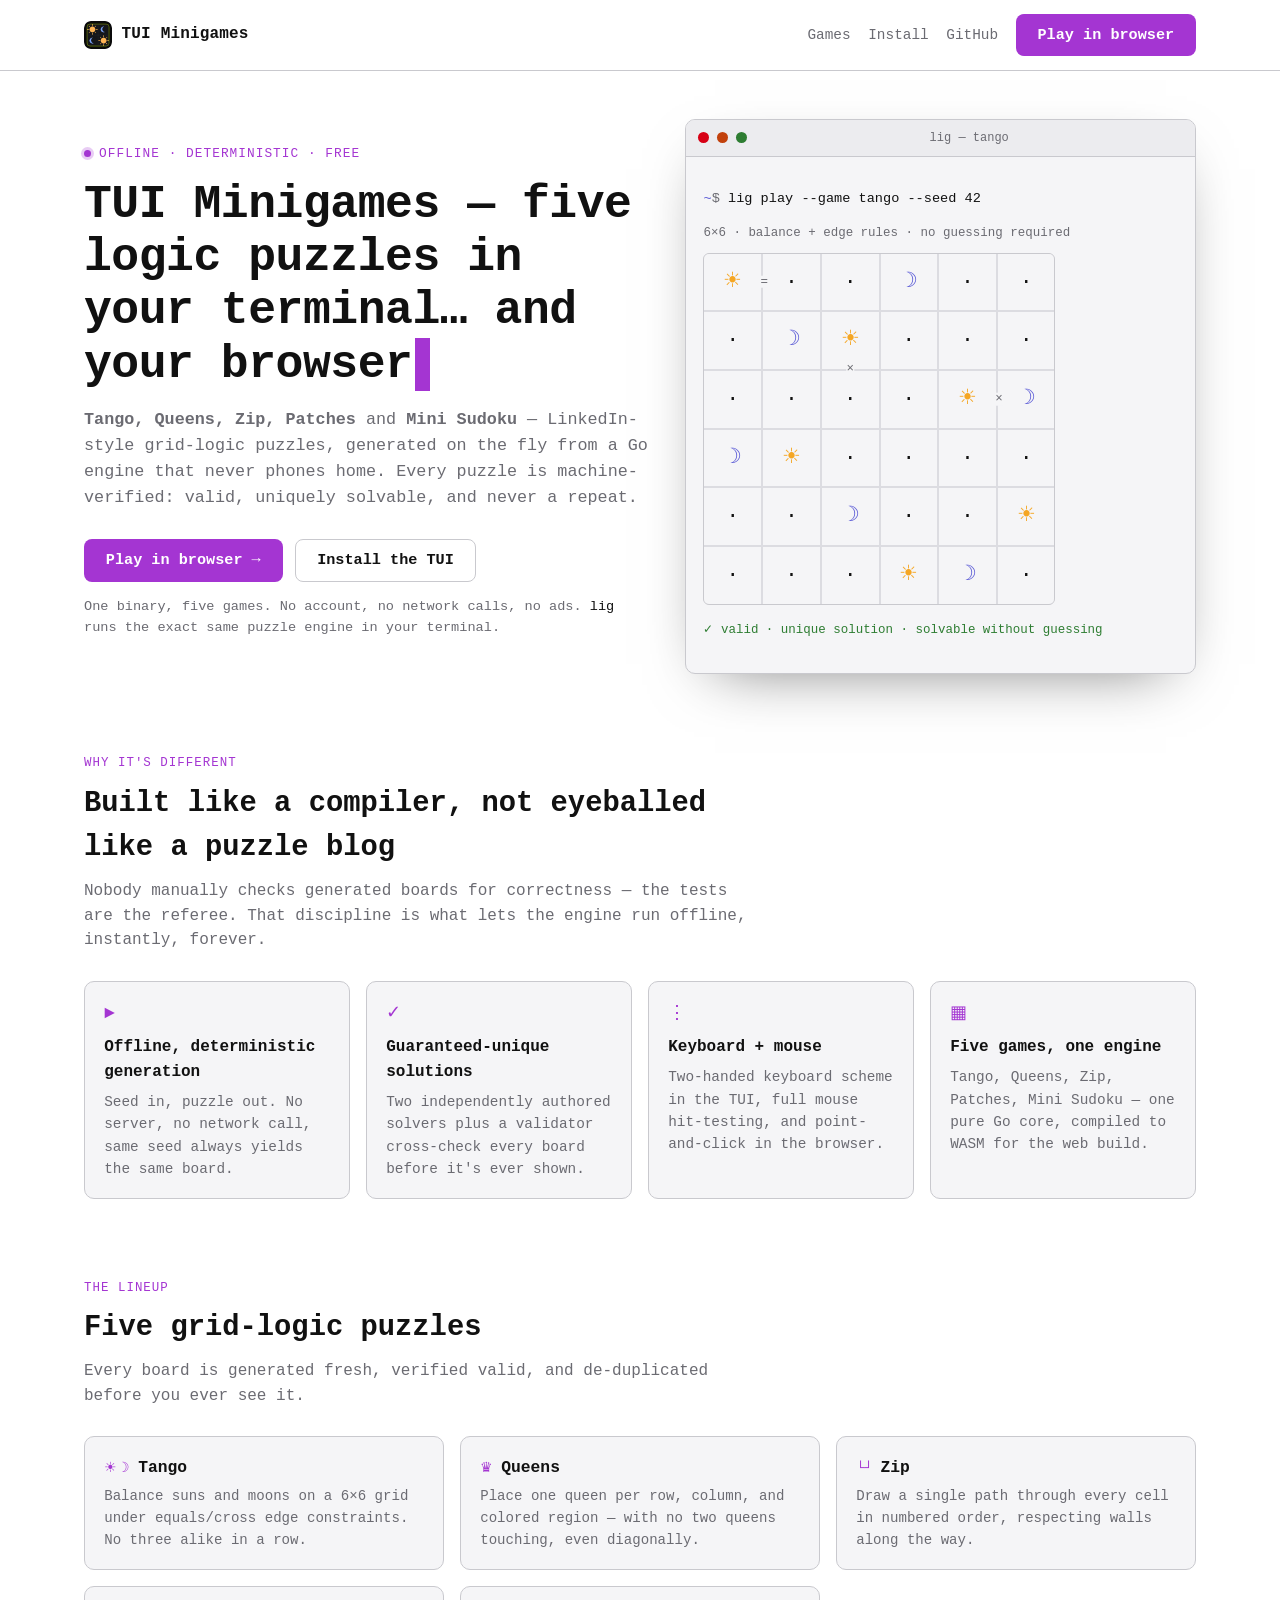
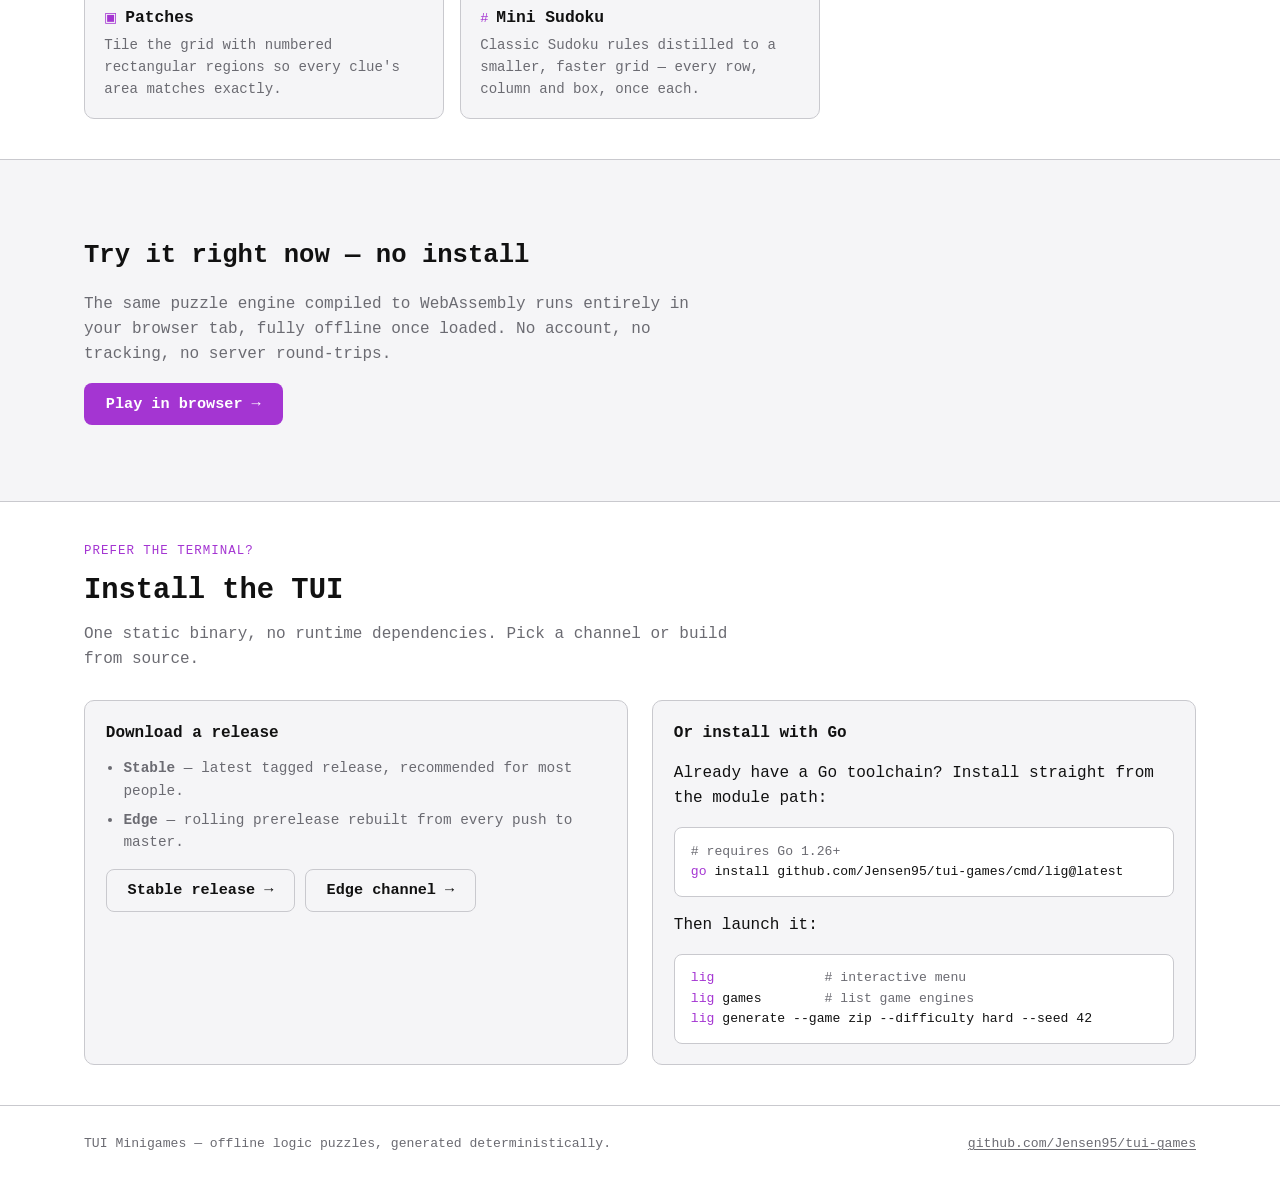
==== web/index.html @ c9359301 "feat(web): TUI Minigames PWA — play in the browser via wasm The pure Go engine compiles to js/wasm u" ====
<!doctype html>
<html lang="en">
<head>
  <meta charset="utf-8" />
  <meta name="viewport" content="width=device-width, initial-scale=1" />
  <title>TUI Minigames — five logic puzzles in your terminal</title>
  <meta
    name="description"
    content="Tango, Queens, Zip, Patches and Mini Sudoku — five LinkedIn-style logic puzzles, generated offline and deterministically, guaranteed uniquely solvable. Play in your terminal or right here in the browser."
  />
  <meta name="theme-color" content="#0a0a0b" />
  <link rel="manifest" href="./manifest.webmanifest" />
  <link rel="icon" href="./favicon.svg" type="image/svg+xml" />
  <link rel="apple-touch-icon" href="./icons/icon-192.png" />
  <link rel="stylesheet" href="./css/style.css" />

  <meta property="og:title" content="TUI Minigames" />
  <meta
    property="og:description"
    content="Five logic puzzles — Tango, Queens, Zip, Patches, Mini Sudoku — in your terminal and your browser."
  />
  <meta property="og:type" content="website" />
</head>
<body>
  <a class="skip-link" href="#main">Skip to content</a>

  <header class="site-header">
    <div class="wrap">
      <a class="brand" href="./index.html">
        <img class="brand-mark" src="./icons/icon-192.png" alt="" width="28" height="28" />
        TUI Minigames
      </a>
      <nav class="site-nav" aria-label="Primary">
        <a href="#games">Games</a>
        <a href="#install">Install</a>
        <a href="https://github.com/Jensen95/tui-games">GitHub</a>
        <a class="btn btn-primary" href="./play.html">Play in browser</a>
      </nav>
    </div>
  </header>

  <main id="main">
    <section class="hero">
      <div class="wrap">
        <div>
          <p class="eyebrow">Offline &middot; deterministic &middot; free</p>
          <h1>
            TUI Minigames &mdash; five logic puzzles in your
            terminal&hellip; and your browser<span class="cursor" aria-hidden="true">&nbsp;</span>
          </h1>
          <p class="lede">
            <strong>Tango, Queens, Zip, Patches</strong> and <strong>Mini Sudoku</strong> &mdash;
            LinkedIn-style grid-logic puzzles, generated on the fly from a Go engine that never
            phones home. Every puzzle is machine-verified: valid, uniquely solvable, and never a
            repeat.
          </p>
          <div class="hero-ctas">
            <a class="btn btn-primary" href="./play.html">Play in browser &rarr;</a>
            <a class="btn btn-ghost" href="#install">Install the TUI</a>
          </div>
          <p class="hero-meta">
            One binary, five games. No account, no network calls, no ads.
            <code>lig</code> runs the exact same puzzle engine in your terminal.
          </p>
        </div>

        <div class="terminal" aria-hidden="true">
          <div class="terminal-bar">
            <span class="terminal-dot"></span>
            <span class="terminal-dot"></span>
            <span class="terminal-dot"></span>
            <span class="terminal-title">lig &mdash; tango</span>
          </div>
          <div class="terminal-body">
            <p class="prompt"><span class="path">~</span>$ <span class="cmd">lig play --game tango --seed 42</span></p>
            <p class="board-caption">6&times;6 &middot; balance + edge rules &middot; no guessing required</p>
            <div class="tango-board" role="img" aria-label="Sample Tango puzzle grid mixing sun and moon symbols with a few equals and cross edge constraints">
              <div class="cell sun">&#9728;<span class="edge right">=</span></div>
              <div class="cell">&middot;</div>
              <div class="cell">&middot;</div>
              <div class="cell moon">&#9789;</div>
              <div class="cell">&middot;</div>
              <div class="cell">&middot;</div>

              <div class="cell">&middot;</div>
              <div class="cell moon">&#9789;</div>
              <div class="cell sun">&#9728;<span class="edge bottom">&times;</span></div>
              <div class="cell">&middot;</div>
              <div class="cell">&middot;</div>
              <div class="cell">&middot;</div>

              <div class="cell">&middot;</div>
              <div class="cell">&middot;</div>
              <div class="cell">&middot;</div>
              <div class="cell">&middot;</div>
              <div class="cell sun">&#9728;<span class="edge right">&times;</span></div>
              <div class="cell moon">&#9789;</div>

              <div class="cell moon">&#9789;</div>
              <div class="cell sun">&#9728;</div>
              <div class="cell">&middot;</div>
              <div class="cell">&middot;</div>
              <div class="cell">&middot;</div>
              <div class="cell">&middot;</div>

              <div class="cell">&middot;</div>
              <div class="cell">&middot;</div>
              <div class="cell moon">&#9789;</div>
              <div class="cell">&middot;</div>
              <div class="cell">&middot;</div>
              <div class="cell sun">&#9728;</div>

              <div class="cell">&middot;</div>
              <div class="cell">&middot;</div>
              <div class="cell">&middot;</div>
              <div class="cell sun">&#9728;</div>
              <div class="cell moon">&#9789;</div>
              <div class="cell">&middot;</div>
            </div>
            <p class="terminal-footer-line">&#10003; valid &middot; unique solution &middot; solvable without guessing</p>
          </div>
        </div>
      </div>
    </section>

    <section id="features">
      <div class="wrap">
        <div class="section-head">
          <span class="kicker">Why it's different</span>
          <h2>Built like a compiler, not eyeballed like a puzzle blog</h2>
          <p>
            Nobody manually checks generated boards for correctness &mdash; the tests are the
            referee. That discipline is what lets the engine run offline, instantly, forever.
          </p>
        </div>
        <div class="feature-grid">
          <article class="feature">
            <span class="glyph" aria-hidden="true">&#9658;</span>
            <h3>Offline, deterministic generation</h3>
            <p>Seed in, puzzle out. No server, no network call, same seed always yields the same board.</p>
          </article>
          <article class="feature">
            <span class="glyph" aria-hidden="true">&#10003;</span>
            <h3>Guaranteed-unique solutions</h3>
            <p>Two independently authored solvers plus a validator cross-check every board before it's ever shown.</p>
          </article>
          <article class="feature">
            <span class="glyph" aria-hidden="true">&#8942;</span>
            <h3>Keyboard + mouse</h3>
            <p>Two-handed keyboard scheme in the TUI, full mouse hit-testing, and point-and-click in the browser.</p>
          </article>
          <article class="feature">
            <span class="glyph" aria-hidden="true">&#9638;</span>
            <h3>Five games, one engine</h3>
            <p>Tango, Queens, Zip, Patches, Mini Sudoku &mdash; one pure Go core, compiled to WASM for the web build.</p>
          </article>
        </div>
      </div>
    </section>

    <section id="games">
      <div class="wrap">
        <div class="section-head">
          <span class="kicker">The lineup</span>
          <h2>Five grid-logic puzzles</h2>
          <p>Every board is generated fresh, verified valid, and de-duplicated before you ever see it.</p>
        </div>
        <div class="games-grid">
          <article class="game-card">
            <div class="name">
              <span class="glyphs" aria-hidden="true">&#9728;&#9789;</span>
              <h3>Tango</h3>
            </div>
            <p>Balance suns and moons on a 6&times;6 grid under equals/cross edge constraints. No three alike in a row.</p>
          </article>
          <article class="game-card">
            <div class="name">
              <span class="glyphs" aria-hidden="true">&#9819;</span>
              <h3>Queens</h3>
            </div>
            <p>Place one queen per row, column, and colored region &mdash; with no two queens touching, even diagonally.</p>
          </article>
          <article class="game-card">
            <div class="name">
              <span class="glyphs" aria-hidden="true">&#9492;&#9496;</span>
              <h3>Zip</h3>
            </div>
            <p>Draw a single path through every cell in numbered order, respecting walls along the way.</p>
          </article>
          <article class="game-card">
            <div class="name">
              <span class="glyphs" aria-hidden="true">&#9635;</span>
              <h3>Patches</h3>
            </div>
            <p>Tile the grid with numbered rectangular regions so every clue's area matches exactly.</p>
          </article>
          <article class="game-card">
            <div class="name">
              <span class="glyphs" aria-hidden="true">&#35;</span>
              <h3>Mini Sudoku</h3>
            </div>
            <p>Classic Sudoku rules distilled to a smaller, faster grid &mdash; every row, column and box, once each.</p>
          </article>
        </div>
      </div>
    </section>

    <section class="play-band">
      <div class="wrap">
        <h2>Try it right now &mdash; no install</h2>
        <p>
          The same puzzle engine compiled to WebAssembly runs entirely in your browser tab, fully
          offline once loaded. No account, no tracking, no server round-trips.
        </p>
        <a class="btn btn-primary" href="./play.html">Play in browser &rarr;</a>
      </div>
    </section>

    <section id="install">
      <div class="wrap">
        <div class="section-head">
          <span class="kicker">Prefer the terminal?</span>
          <h2>Install the TUI</h2>
          <p>One static binary, no runtime dependencies. Pick a channel or build from source.</p>
        </div>
        <div class="install-grid">
          <div class="install-card">
            <h3>Download a release</h3>
            <ul>
              <li><strong>Stable</strong> &mdash; latest tagged release, recommended for most people.</li>
              <li><strong>Edge</strong> &mdash; rolling prerelease rebuilt from every push to <code>master</code>.</li>
            </ul>
            <div class="release-links">
              <a class="btn btn-ghost" href="https://github.com/Jensen95/tui-games/releases/latest">Stable release &rarr;</a>
              <a class="btn btn-ghost" href="https://github.com/Jensen95/tui-games/releases/tag/edge">Edge channel &rarr;</a>
            </div>
          </div>
          <div class="install-card">
            <h3>Or install with Go</h3>
            <p>Already have a Go toolchain? Install straight from the module path:</p>
            <pre class="code"><code><span class="comment"># requires Go 1.26+</span>
<span class="accent">go</span> install github.com/Jensen95/tui-games/cmd/lig@latest</code></pre>
            <p>Then launch it:</p>
            <pre class="code"><code><span class="accent">lig</span>              <span class="comment"># interactive menu</span>
<span class="accent">lig</span> games        <span class="comment"># list game engines</span>
<span class="accent">lig</span> generate --game zip --difficulty hard --seed 42</code></pre>
          </div>
        </div>
      </div>
    </section>
  </main>

  <footer class="site-footer">
    <div class="wrap">
      <span>TUI Minigames &mdash; offline logic puzzles, generated deterministically.</span>
      <a href="https://github.com/Jensen95/tui-games">github.com/Jensen95/tui-games</a>
    </div>
  </footer>

  <script>
    // Register the service worker for offline/installable support. play.html
    // (owned by another agent) should perform the same registration on its
    // own load so the app shell is cached regardless of which page a visitor
    // lands on first — both pages point at the same ./sw.js.
    if ("serviceWorker" in navigator) {
      window.addEventListener("load", () => {
        navigator.serviceWorker.register("./sw.js").catch(() => {
          /* offline support is a progressive enhancement — ignore failures */
        });
      });
    }
  </script>
</body>
</html>
---- web/css/style.css ----
/*
  TUI Minigames — landing page styles.
  Palette sourced from docs/plan/docs/08-theme-style-guide.md (Dark/Light rows).
  Dark is the default identity (the site should feel like the TUI); light is
  supported for users whose OS/browser prefers it.
  Mobile-first: base rules target small screens, min-width queries layer up.
*/

:root {
  --bg: #0a0a0b;
  --surface: #15161a;
  --surface-2: #1b1d22;
  --grid: #2a2c33;
  --border: #33363f;
  --text: #f2f3f5;
  --dim: #9aa0ab;
  --accent: #d0ff00;
  --on-accent: #000000;
  --sun: #ffb454;
  --moon: #7aa2f7;
  --success: #4caf50;
  --warning: #ff6b35;
  --error: #ff453a;

  --font-mono: ui-monospace, "SFMono-Regular", "Cascadia Mono", "Cascadia Code",
    "JetBrains Mono", Consolas, "Liberation Mono", Menlo, Monaco, monospace;

  --radius: 10px;
  --max-w: 72rem;
  color-scheme: dark;
}

@media (prefers-color-scheme: light) {
  :root {
    --bg: #ffffff;
    --surface: #f5f5f7;
    --surface-2: #ececef;
    --grid: #dcdce1;
    --border: #c9c9ce;
    --text: #111111;
    --dim: #6b6b72;
    --accent: #a435d2;
    --on-accent: #ffffff;
    --sun: #f5a623;
    --moon: #5b5bd6;
    --success: #2e7d32;
    --warning: #c2410c;
    --error: #d70015;
    color-scheme: light;
  }
}

/* Manual overrides win over the media query in both directions, for hosts
   that stamp data-theme on <html> based on an in-page toggle. This page ships
   no toggle itself, but stays correct if one is added later. */
:root[data-theme="dark"] {
  --bg: #0a0a0b;
  --surface: #15161a;
  --surface-2: #1b1d22;
  --grid: #2a2c33;
  --border: #33363f;
  --text: #f2f3f5;
  --dim: #9aa0ab;
  --accent: #d0ff00;
  --on-accent: #000000;
  --sun: #ffb454;
  --moon: #7aa2f7;
  color-scheme: dark;
}

:root[data-theme="light"] {
  --bg: #ffffff;
  --surface: #f5f5f7;
  --surface-2: #ececef;
  --grid: #dcdce1;
  --border: #c9c9ce;
  --text: #111111;
  --dim: #6b6b72;
  --accent: #a435d2;
  --on-accent: #ffffff;
  --sun: #f5a623;
  --moon: #5b5bd6;
  color-scheme: light;
}

* {
  box-sizing: border-box;
}

html {
  -webkit-text-size-adjust: 100%;
}

body {
  margin: 0;
  background: var(--bg);
  color: var(--text);
  font-family: var(--font-mono);
  font-size: 16px;
  line-height: 1.55;
  overflow-x: hidden;
}

img {
  max-width: 100%;
  display: block;
}

a {
  color: var(--accent);
  text-decoration-thickness: 1px;
  text-underline-offset: 2px;
}

a:focus-visible,
button:focus-visible,
.btn:focus-visible {
  outline: 2px solid var(--accent);
  outline-offset: 2px;
}

.skip-link {
  position: absolute;
  left: 0.5rem;
  top: -3rem;
  background: var(--accent);
  color: var(--on-accent);
  padding: 0.5rem 1rem;
  border-radius: 6px;
  z-index: 100;
  transition: top 0.15s ease;
}

.skip-link:focus {
  top: 0.5rem;
}

.wrap {
  width: 100%;
  max-width: var(--max-w);
  margin-inline: auto;
  padding-inline: 1.25rem;
}

/* ---------- header ---------- */

.site-header {
  border-bottom: 1px solid var(--border);
  position: sticky;
  top: 0;
  background: color-mix(in srgb, var(--bg) 92%, transparent);
  backdrop-filter: blur(6px);
  z-index: 10;
}

.site-header .wrap {
  display: flex;
  align-items: center;
  justify-content: space-between;
  gap: 1rem;
  padding-block: 0.85rem;
}

.brand {
  display: flex;
  align-items: center;
  gap: 0.6rem;
  font-weight: 700;
  color: var(--text);
  text-decoration: none;
  font-size: 1rem;
  letter-spacing: 0.01em;
}

.brand-mark {
  width: 28px;
  height: 28px;
  border-radius: 7px;
  flex: none;
}

.site-nav {
  display: flex;
  align-items: center;
  gap: 1.1rem;
  font-size: 0.9rem;
}

.site-nav a {
  color: var(--dim);
  text-decoration: none;
}

.site-nav a:hover,
.site-nav a:focus-visible {
  color: var(--text);
}

.site-nav .btn {
  color: var(--on-accent);
}

/* ---------- buttons ---------- */

.btn {
  display: inline-flex;
  align-items: center;
  justify-content: center;
  gap: 0.5rem;
  font-family: var(--font-mono);
  font-size: 0.95rem;
  font-weight: 700;
  text-decoration: none;
  padding: 0.7rem 1.3rem;
  border-radius: 8px;
  border: 1px solid transparent;
  cursor: pointer;
  line-height: 1.2;
}

.btn-primary {
  background: var(--accent);
  color: var(--on-accent);
}

.btn-primary:hover,
.btn-primary:focus-visible {
  filter: brightness(1.08);
}

.btn-ghost {
  background: transparent;
  color: var(--text);
  border-color: var(--border);
}

.btn-ghost:hover,
.btn-ghost:focus-visible {
  border-color: var(--accent);
  color: var(--accent);
}

.btn-block {
  width: 100%;
}

/* ---------- hero ---------- */

.hero {
  padding-block: 3rem 2.5rem;
}

.hero .wrap {
  display: grid;
  gap: 2.25rem;
}

.eyebrow {
  display: inline-flex;
  align-items: center;
  gap: 0.5rem;
  color: var(--accent);
  font-size: 0.8rem;
  letter-spacing: 0.08em;
  text-transform: uppercase;
  margin: 0 0 0.9rem;
}

.eyebrow::before {
  content: "";
  width: 0.55em;
  height: 0.55em;
  border-radius: 50%;
  background: var(--accent);
  box-shadow: 0 0 0 3px color-mix(in srgb, var(--accent) 25%, transparent);
}

h1 {
  font-size: clamp(1.7rem, 5vw + 0.5rem, 2.9rem);
  line-height: 1.15;
  margin: 0 0 1rem;
  letter-spacing: -0.01em;
}

h1 .cursor {
  display: inline-block;
  width: 0.55ch;
  background: var(--accent);
  animation: blink 1.1s steps(1) infinite;
  margin-left: 0.05em;
}

@keyframes blink {
  0%,
  49% {
    opacity: 1;
  }
  50%,
  100% {
    opacity: 0;
  }
}

@media (prefers-reduced-motion: reduce) {
  h1 .cursor {
    animation: none;
  }
}

.lede {
  color: var(--dim);
  font-size: 1.05rem;
  max-width: 46rem;
  margin: 0 0 1.75rem;
}

.hero-ctas {
  display: flex;
  flex-wrap: wrap;
  gap: 0.8rem;
  margin-bottom: 0.5rem;
}

.hero-meta {
  color: var(--dim);
  font-size: 0.85rem;
  margin-top: 0.9rem;
}

.hero-meta code {
  color: var(--text);
}

/* ---------- terminal demo ---------- */

.terminal {
  background: var(--surface);
  border: 1px solid var(--border);
  border-radius: var(--radius);
  overflow: hidden;
  box-shadow: 0 20px 60px -30px rgba(0, 0, 0, 0.6);
  max-width: 34rem;
}

.terminal-bar {
  display: flex;
  align-items: center;
  gap: 0.5rem;
  padding: 0.55rem 0.75rem;
  background: var(--surface-2);
  border-bottom: 1px solid var(--border);
}

.terminal-dot {
  width: 0.7rem;
  height: 0.7rem;
  border-radius: 50%;
  background: var(--border);
}

.terminal-dot:nth-child(1) {
  background: var(--error);
}

.terminal-dot:nth-child(2) {
  background: var(--warning);
}

.terminal-dot:nth-child(3) {
  background: var(--success);
}

.terminal-title {
  margin-inline: auto;
  color: var(--dim);
  font-size: 0.75rem;
}

.terminal-body {
  padding: 1.1rem 1.1rem 1.3rem;
  font-size: 0.85rem;
}

.terminal-body .prompt {
  color: var(--dim);
}

.terminal-body .prompt .path {
  color: var(--moon);
}

.terminal-body .cmd {
  color: var(--text);
}

.board-caption {
  color: var(--dim);
  font-size: 0.78rem;
  margin: 0.9rem 0 0.6rem;
}

.tango-board {
  display: grid;
  grid-template-columns: repeat(6, 1fr);
  gap: 2px;
  background: var(--grid);
  border: 1px solid var(--border);
  border-radius: 6px;
  overflow: hidden;
  width: min(100%, 22rem);
  aspect-ratio: 1 / 1;
}

.tango-board .cell {
  background: var(--surface);
  display: flex;
  align-items: center;
  justify-content: center;
  font-size: clamp(0.95rem, 4vw, 1.3rem);
  position: relative;
  aspect-ratio: 1 / 1;
}

.tango-board .cell.sun {
  color: var(--sun);
}

.tango-board .cell.moon {
  color: var(--moon);
}

.tango-board .cell .edge {
  position: absolute;
  color: var(--dim);
  font-size: 0.6em;
  background: var(--surface);
  line-height: 1;
}

.tango-board .cell .edge.right {
  right: -0.55em;
  top: 50%;
  transform: translateY(-50%);
  z-index: 2;
}

.tango-board .cell .edge.bottom {
  bottom: -0.55em;
  left: 50%;
  transform: translateX(-50%);
  z-index: 2;
}

.terminal-footer-line {
  margin-top: 1rem;
  color: var(--success);
  font-size: 0.78rem;
}

/* ---------- sections ---------- */

section {
  padding-block: 2.5rem;
}

.section-head {
  max-width: 42rem;
  margin-bottom: 1.75rem;
}

.section-head h2 {
  font-size: clamp(1.3rem, 2.5vw + 0.6rem, 1.8rem);
  margin: 0 0 0.5rem;
}

.section-head p {
  color: var(--dim);
  margin: 0;
}

.kicker {
  display: block;
  color: var(--accent);
  font-size: 0.78rem;
  text-transform: uppercase;
  letter-spacing: 0.08em;
  margin-bottom: 0.5rem;
}

/* ---------- feature grid ---------- */

.feature-grid {
  display: grid;
  gap: 1rem;
  grid-template-columns: 1fr;
}

.feature {
  background: var(--surface);
  border: 1px solid var(--border);
  border-radius: var(--radius);
  padding: 1.1rem 1.2rem;
}

.feature .glyph {
  color: var(--accent);
  font-size: 1.1rem;
  display: block;
  margin-bottom: 0.5rem;
}

.feature h3 {
  font-size: 1rem;
  margin: 0 0 0.4rem;
}

.feature p {
  color: var(--dim);
  margin: 0;
  font-size: 0.9rem;
}

/* ---------- games grid ---------- */

.games-grid {
  display: grid;
  gap: 1rem;
  grid-template-columns: 1fr;
}

.game-card {
  background: var(--surface);
  border: 1px solid var(--border);
  border-radius: var(--radius);
  padding: 1.1rem 1.2rem;
}

.game-card .name {
  display: flex;
  align-items: baseline;
  gap: 0.5rem;
  margin-bottom: 0.35rem;
}

.game-card .name .glyphs {
  color: var(--accent);
  font-size: 0.85rem;
}

.game-card h3 {
  margin: 0;
  font-size: 1.02rem;
}

.game-card p {
  color: var(--dim);
  margin: 0;
  font-size: 0.88rem;
}

/* ---------- install ---------- */

.install-grid {
  display: grid;
  gap: 1.5rem;
  grid-template-columns: 1fr;
}

.install-card {
  background: var(--surface);
  border: 1px solid var(--border);
  border-radius: var(--radius);
  padding: 1.25rem 1.3rem;
}

.install-card h3 {
  margin: 0 0 0.75rem;
  font-size: 1rem;
}

.install-card ul {
  margin: 0 0 1rem;
  padding-left: 1.1rem;
  color: var(--dim);
  font-size: 0.9rem;
}

.install-card li + li {
  margin-top: 0.4rem;
}

pre.code {
  background: var(--bg);
  border: 1px solid var(--border);
  border-radius: 8px;
  padding: 0.85rem 1rem;
  overflow-x: auto;
  font-size: 0.82rem;
  margin: 0 0 0.75rem;
}

pre.code:last-child {
  margin-bottom: 0;
}

pre.code .comment {
  color: var(--dim);
}

pre.code .accent {
  color: var(--accent);
}

.release-links {
  display: flex;
  flex-wrap: wrap;
  gap: 0.6rem;
  margin-top: 0.75rem;
}

/* ---------- play cta band ---------- */

.play-band {
  background: var(--surface);
  border-top: 1px solid var(--border);
  border-bottom: 1px solid var(--border);
}

.play-band .wrap {
  padding-block: 2.25rem;
  display: flex;
  flex-direction: column;
  gap: 1rem;
  align-items: flex-start;
}

.play-band h2 {
  margin: 0;
  font-size: clamp(1.2rem, 2vw + 0.6rem, 1.6rem);
}

.play-band p {
  color: var(--dim);
  margin: 0;
  max-width: 38rem;
}

/* ---------- footer ---------- */

.site-footer {
  border-top: 1px solid var(--border);
  padding-block: 1.75rem;
  color: var(--dim);
  font-size: 0.82rem;
}

.site-footer .wrap {
  display: flex;
  flex-wrap: wrap;
  gap: 0.75rem 1.5rem;
  align-items: center;
  justify-content: space-between;
}

.site-footer a {
  color: var(--dim);
}

.site-footer a:hover,
.site-footer a:focus-visible {
  color: var(--text);
}

/* ---------- layout: tablet+ ---------- */

@media (min-width: 46rem) {
  .hero .wrap {
    grid-template-columns: 1.05fr 0.95fr;
    align-items: center;
  }

  .feature-grid {
    grid-template-columns: repeat(2, 1fr);
  }

  .games-grid {
    grid-template-columns: repeat(2, 1fr);
  }

  .install-grid {
    grid-template-columns: repeat(2, 1fr);
  }
}

@media (min-width: 64rem) {
  .feature-grid {
    grid-template-columns: repeat(4, 1fr);
  }

  .games-grid {
    grid-template-columns: repeat(3, 1fr);
  }
}
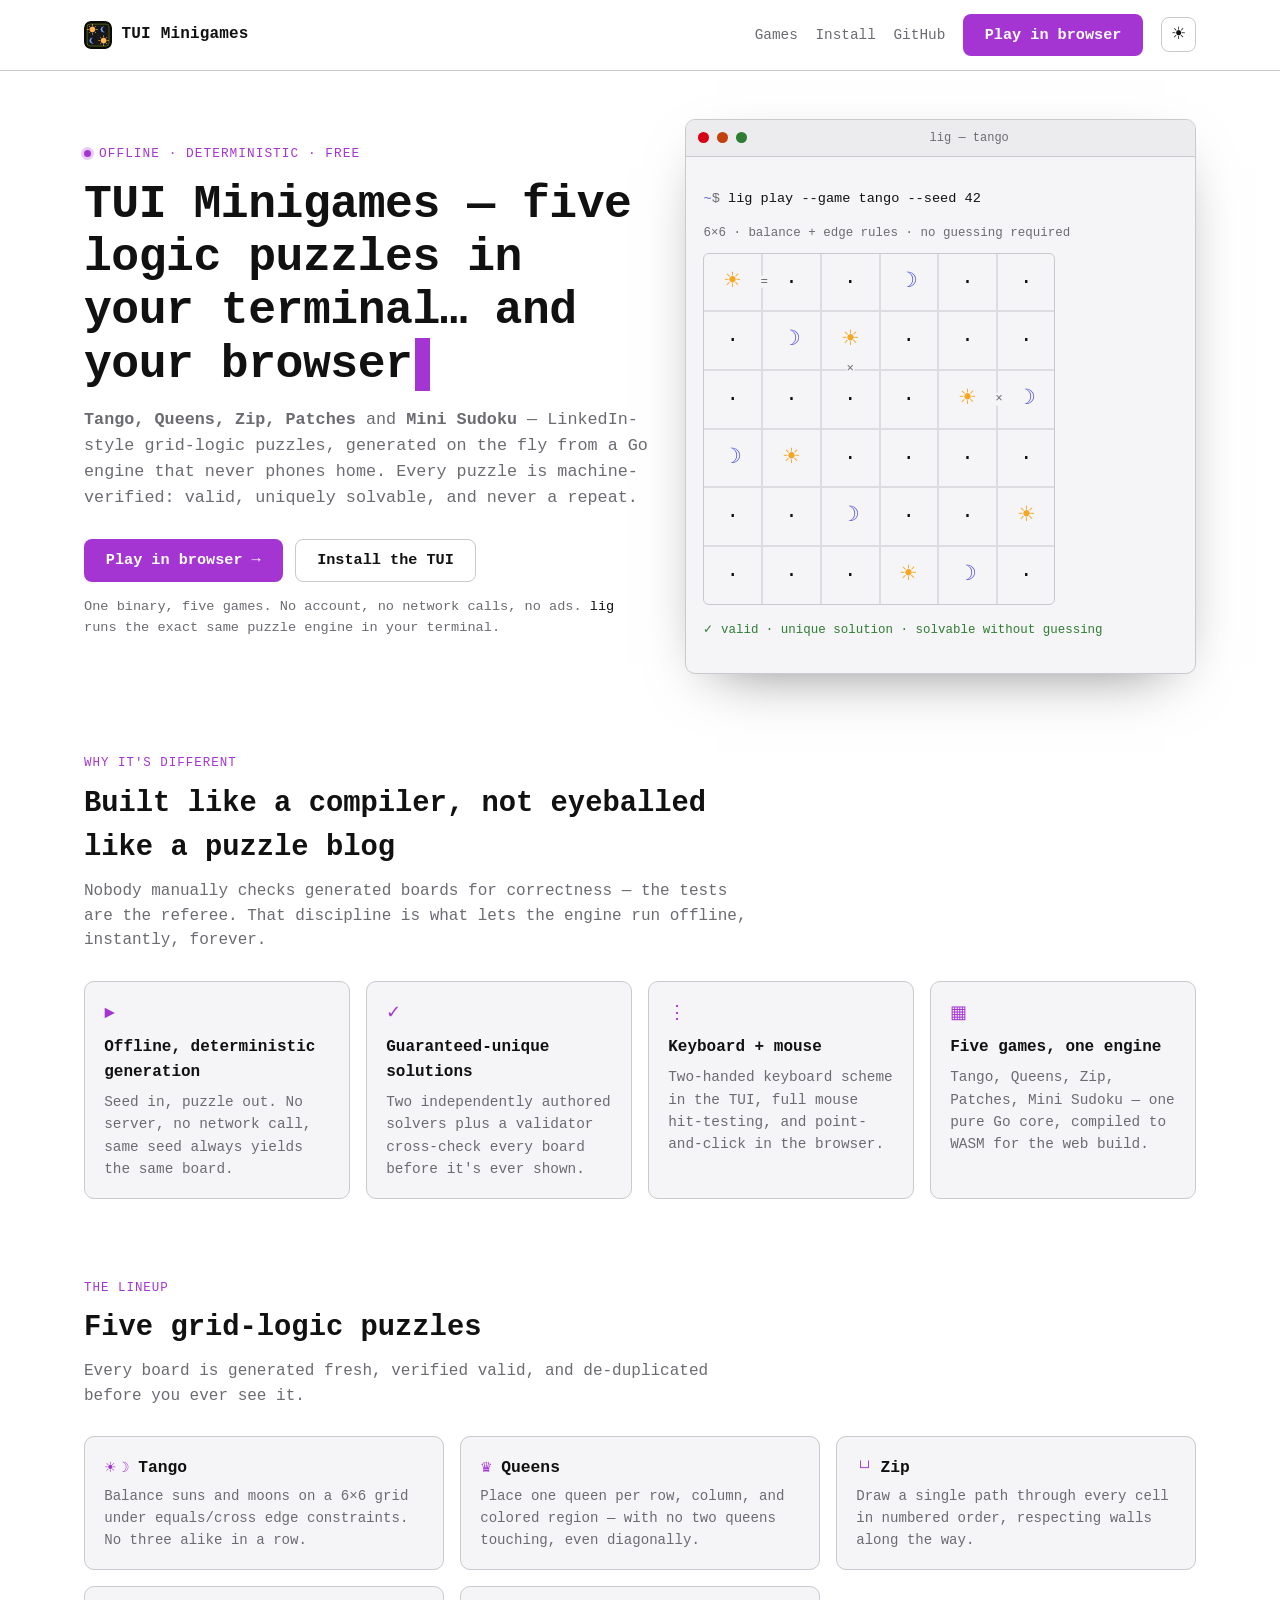
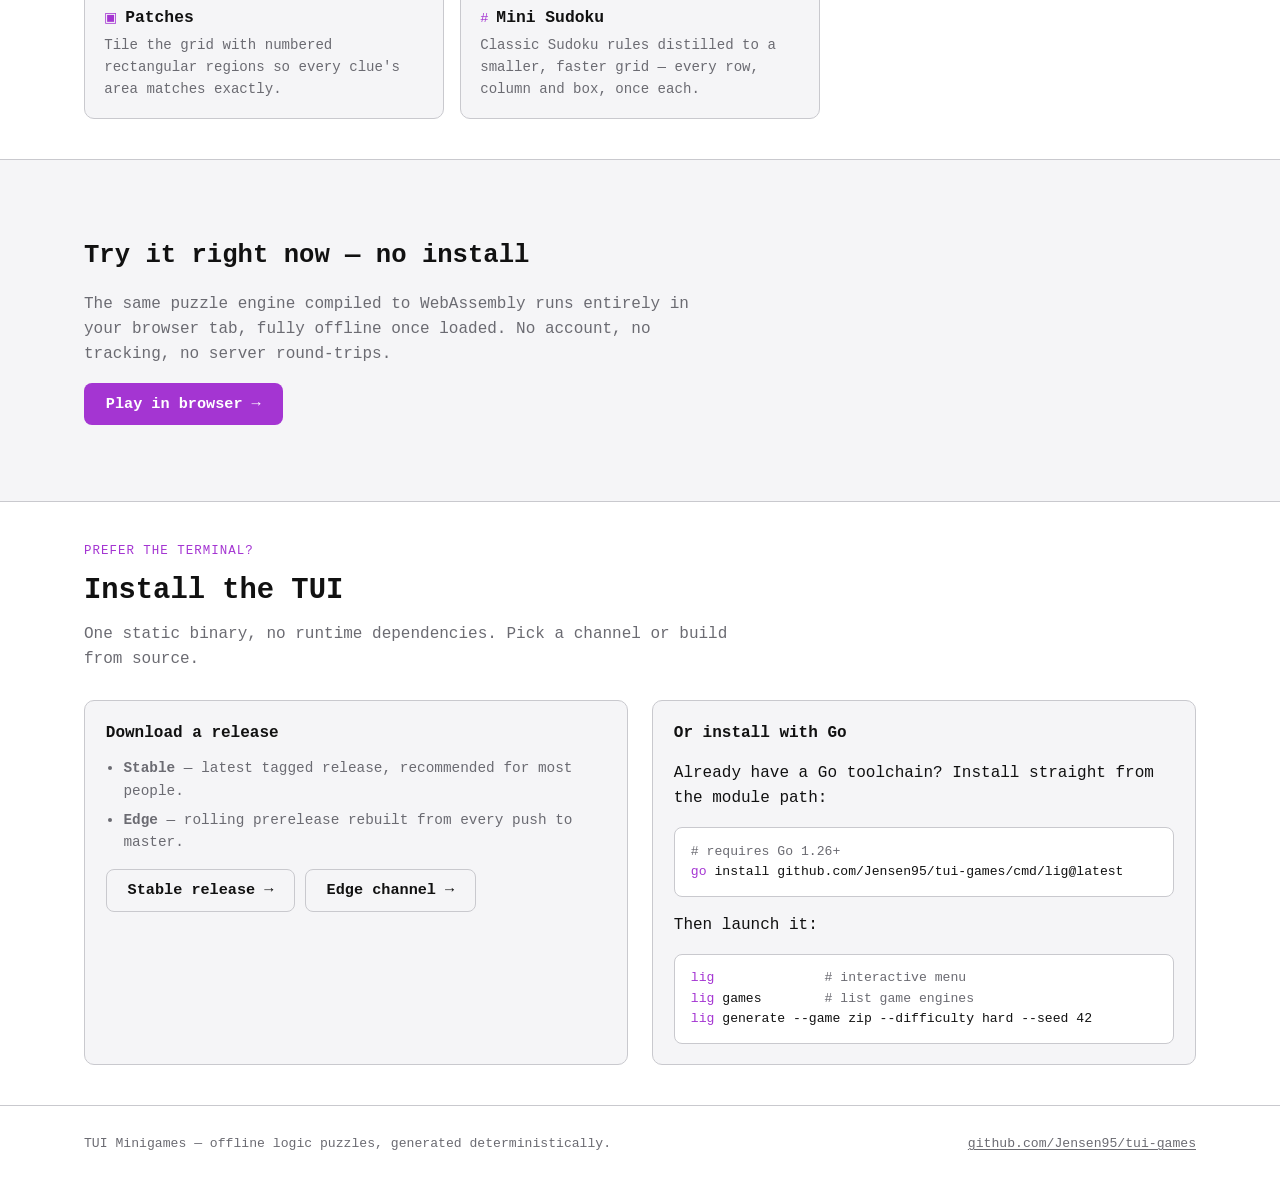
==== commit 18da8219: "Fix Queens touch input, scale Queens difficulty, add web theme toggle Three fixes across the Queens " ====
--- a/web/index.html
+++ b/web/index.html
@@ -9,6 +9,18 @@
     content="Tango, Queens, Zip, Patches and Mini Sudoku — five LinkedIn-style logic puzzles, generated offline and deterministically, guaranteed uniquely solvable. Play in your terminal or right here in the browser."
   />
   <meta name="theme-color" content="#0a0a0b" />
+  <script>
+    // Apply the saved theme before first paint so there's no flash of the
+    // wrong theme. Mirrors css/style.css's data-theme overrides; with no saved
+    // choice we set nothing and the prefers-color-scheme media query decides.
+    // js/theme.js wires the toggle and keeps everything in sync after load.
+    (function () {
+      try {
+        var t = localStorage.getItem("lig-theme");
+        if (t === "light" || t === "dark") document.documentElement.setAttribute("data-theme", t);
+      } catch (e) {}
+    })();
+  </script>
   <link rel="manifest" href="./manifest.webmanifest" />
   <link rel="icon" href="./favicon.svg" type="image/svg+xml" />
   <link rel="apple-touch-icon" href="./icons/icon-192.png" />
@@ -35,6 +47,10 @@
         <a href="#install">Install</a>
         <a href="https://github.com/Jensen95/tui-games">GitHub</a>
         <a class="btn btn-primary" href="./play.html">Play in browser</a>
+        <button type="button" class="theme-toggle" data-theme-toggle aria-label="Switch theme">
+          <span class="theme-icon theme-icon-dark" aria-hidden="true">&#9789;</span>
+          <span class="theme-icon theme-icon-light" aria-hidden="true">&#9728;</span>
+        </button>
       </nav>
     </div>
   </header>
@@ -257,6 +273,7 @@
     </div>
   </footer>
 
+  <script src="./js/theme.js" defer></script>
   <script>
     // Register the service worker for offline/installable support. play.html
     // (owned by another agent) should perform the same registration on its
--- a/web/css/style.css
+++ b/web/css/style.css
@@ -244,6 +244,48 @@
   width: 100%;
 }
 
+/* ---------- theme toggle ---------- */
+
+.theme-toggle {
+  display: inline-flex;
+  align-items: center;
+  justify-content: center;
+  width: 2.2rem;
+  height: 2.2rem;
+  padding: 0;
+  border-radius: 8px;
+  border: 1px solid var(--border);
+  background: transparent;
+  color: var(--text);
+  cursor: pointer;
+  font-size: 1.05rem;
+  line-height: 1;
+  flex: none;
+}
+
+.theme-toggle:hover,
+.theme-toggle:focus-visible {
+  border-color: var(--accent);
+  color: var(--accent);
+}
+
+/* Two glyphs live in the button; theme.js stamps data-effective on it with the
+   theme currently in force (resolving the OS preference too, not just an
+   explicit choice) and we show the glyph for that theme -- moon on dark, sun on
+   light. Default (no JS yet) shows the moon, matching the dark identity the
+   site ships with. */
+.theme-toggle .theme-icon-light {
+  display: none;
+}
+
+.theme-toggle[data-effective="light"] .theme-icon-dark {
+  display: none;
+}
+
+.theme-toggle[data-effective="light"] .theme-icon-light {
+  display: inline;
+}
+
 /* ---------- hero ---------- */
 
 .hero {
